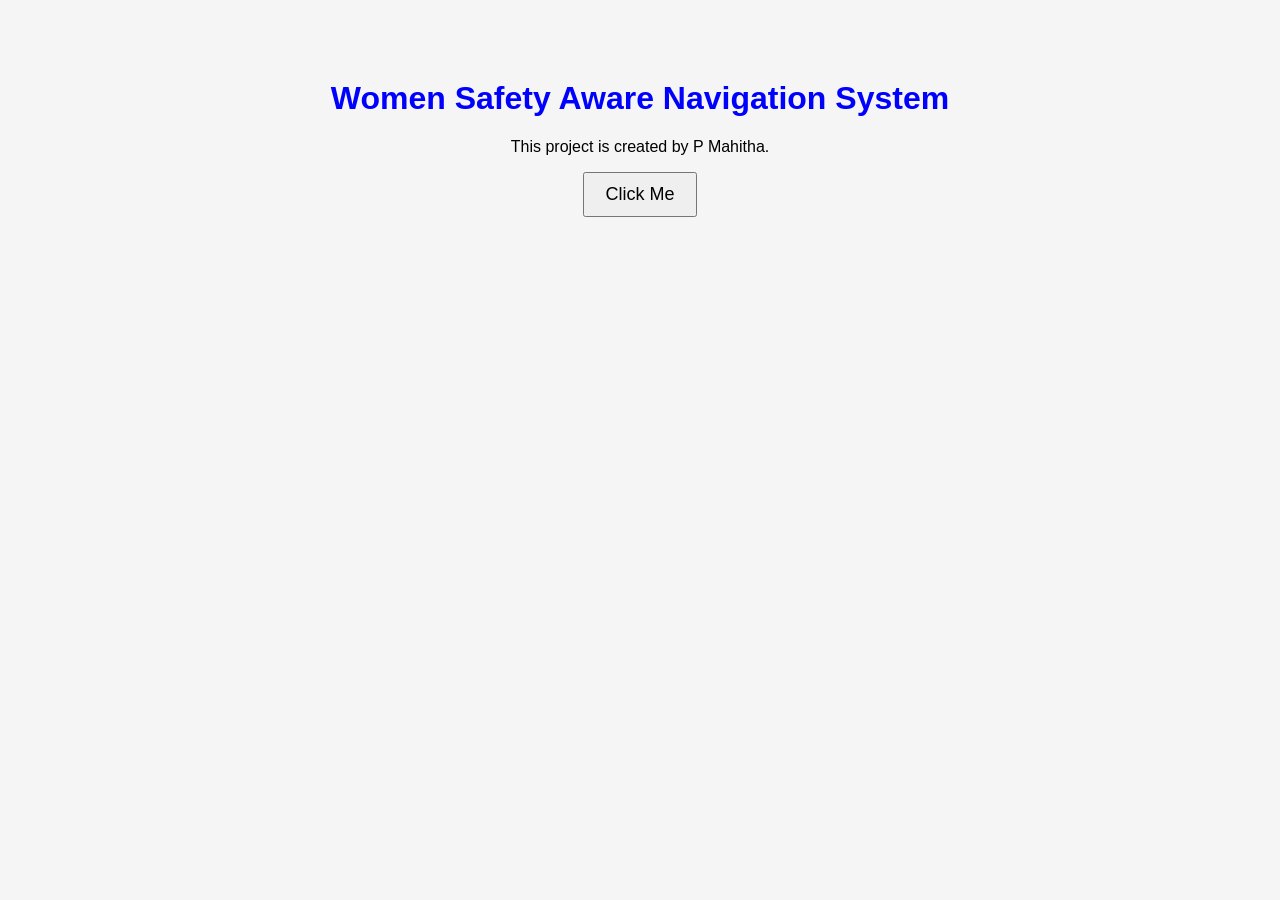
==== index.html @ ced98d84 "Created first project structure" ====
<!DOCTYPE html>
<html>
<head>
    <title>Women Safety Aware Navigation System</title>
    <link rel="stylesheet" href="style.css">
</head>

<body>

    <h1>Women Safety Aware Navigation System</h1>

    <p>This project is created by P Mahitha.</p>

    <button onclick="showMessage()">Click Me</button>

    <script src="script.js"></script>

</body>
</html>
---- style.css ----
body {
    font-family: Arial;
    background-color: #f5f5f5;
    text-align: center;
    margin-top: 80px;
}

h1 {
    color: blue;
}

button {
    padding: 10px 20px;
    font-size: 18px;
}
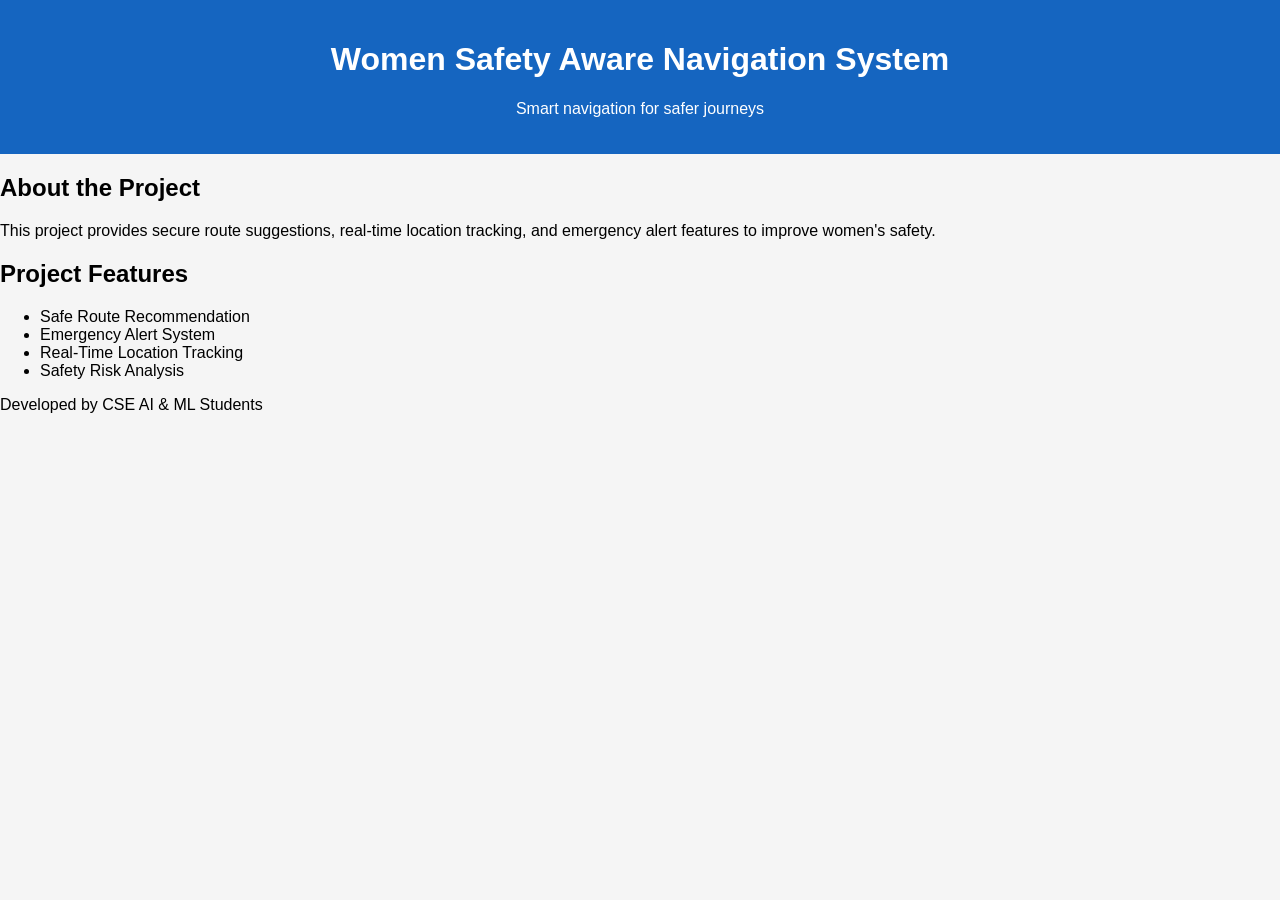
==== commit fd5e14e1: "Created project homepage" ====
--- a/index.html
+++ b/index.html
@@ -1,19 +1,56 @@
 <!DOCTYPE html>
-<html>
+<html lang="en">
+
 <head>
+    <meta charset="UTF-8">
+    <meta name="viewport" content="width=device-width, initial-scale=1.0">
+
     <title>Women Safety Aware Navigation System</title>
+
     <link rel="stylesheet" href="style.css">
 </head>
 
+
 <body>
 
-    <h1>Women Safety Aware Navigation System</h1>
+    <header>
+        <h1>Women Safety Aware Navigation System</h1>
+        <p>Smart navigation for safer journeys</p>
+    </header>
 
-    <p>This project is created by P Mahitha.</p>
 
-    <button onclick="showMessage()">Click Me</button>
+    <section>
+        <h2>About the Project</h2>
+
+        <p>
+            This project provides secure route suggestions,
+            real-time location tracking, and emergency alert
+            features to improve women's safety.
+        </p>
+
+    </section>
+
+
+    <section>
+        <h2>Project Features</h2>
+
+        <ul>
+            <li>Safe Route Recommendation</li>
+            <li>Emergency Alert System</li>
+            <li>Real-Time Location Tracking</li>
+            <li>Safety Risk Analysis</li>
+        </ul>
+
+    </section>
+
+
+    <footer>
+        <p>Developed by CSE AI & ML Students</p>
+    </footer>
+
 
     <script src="script.js"></script>
 
 </body>
+
 </html>
--- a/style.css
+++ b/style.css
@@ -1,15 +1,53 @@
 body {
-    font-family: Arial;
+    margin: 0;
+    font-family: Arial, sans-serif;
     background-color: #f5f5f5;
-    text-align: center;
-    margin-top: 80px;
 }
 
-h1 {
-    color: blue;
+header {
+    background-color: #1565C0;
+    color: white;
+    text-align: center;
+    padding: 20px;
 }
 
-button {
-    padding: 10px 20px;
+nav a {
+    color: white;
+    text-decoration: none;
+    margin: 15px;
+    font-weight: bold;
+}
+
+nav a:hover {
+    color: yellow;
+}
+.hero {
+    text-align: center;
+    padding: 80px 20px;
+    background-color: #E3F2FD;
+}
+
+.hero h2 {
+    font-size: 40px;
+    color: #1565C0;
+}
+
+.hero p {
+    font-size: 20px;
+    color: #444;
+    margin: 20px 0;
+}
+
+.hero button {
+    background-color: #1565C0;
+    color: white;
+    border: none;
+    padding: 12px 25px;
     font-size: 18px;
+    border-radius: 5px;
+    cursor: pointer;
+}
+
+.hero button:hover {
+    background-color: #0D47A1;
 }
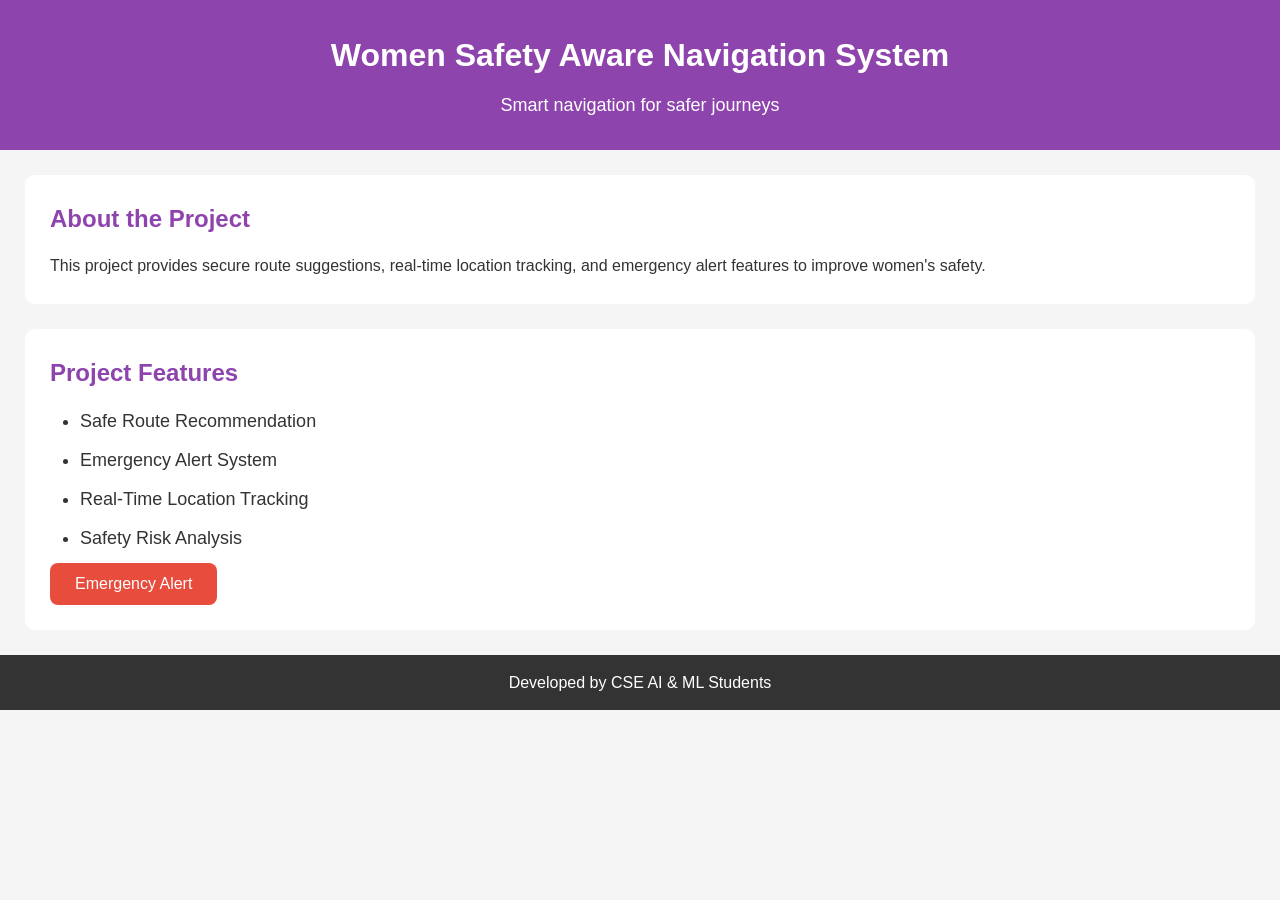
==== commit c075e049: "Added JavaScript emergency alert functionality" ====
--- a/index.html
+++ b/index.html
@@ -41,9 +41,13 @@
             <li>Safety Risk Analysis</li>
         </ul>
 
+        <button onclick="emergencyAlert()">
+        Emergency Alert
+        </button>
+
     </section>
 
-
+    
     <footer>
         <p>Developed by CSE AI & ML Students</p>
     </footer>
--- a/style.css
+++ b/style.css
@@ -1,53 +1,88 @@
+* {
+    margin: 0;
+    padding: 0;
+    box-sizing: border-box;
+}
+
+
 body {
-    margin: 0;
     font-family: Arial, sans-serif;
     background-color: #f5f5f5;
+    color: #333;
+    line-height: 1.6;
 }
 
+
+/* Header Design */
+
 header {
-    background-color: #1565C0;
+    background-color: #8e44ad;
     color: white;
     text-align: center;
-    padding: 20px;
+    padding: 30px;
 }
 
-nav a {
-    color: white;
-    text-decoration: none;
-    margin: 15px;
-    font-weight: bold;
+
+header h1 {
+    font-size: 32px;
+    margin-bottom: 10px;
 }
 
-nav a:hover {
-    color: yellow;
-}
-.hero {
-    text-align: center;
-    padding: 80px 20px;
-    background-color: #E3F2FD;
+
+header p {
+    font-size: 18px;
 }
 
-.hero h2 {
-    font-size: 40px;
-    color: #1565C0;
+
+/* Section Design */
+
+section {
+    background-color: white;
+    margin: 25px;
+    padding: 25px;
+    border-radius: 10px;
 }
 
-.hero p {
-    font-size: 20px;
-    color: #444;
-    margin: 20px 0;
+
+section h2 {
+    color: #8e44ad;
+    margin-bottom: 15px;
 }
 
-.hero button {
-    background-color: #1565C0;
+
+/* Features List */
+
+ul {
+    padding-left: 20px;
+}
+
+
+li {
+    margin: 10px;
+    font-size: 18px;
+}
+
+
+/* Footer Design */
+
+footer {
+    background-color: #333;
     color: white;
+    text-align: center;
+    padding: 15px;
+    margin-top: 20px;
+}
+button {
+    background-color: #e74c3c;
+    color: white;
+    padding: 12px 25px;
     border: none;
-    padding: 12px 25px;
-    font-size: 18px;
-    border-radius: 5px;
+    border-radius: 8px;
+    font-size: 16px;
     cursor: pointer;
 }
 
-.hero button:hover {
-    background-color: #0D47A1;
+
+button:hover {
+    background-color: #c0392b;
 }
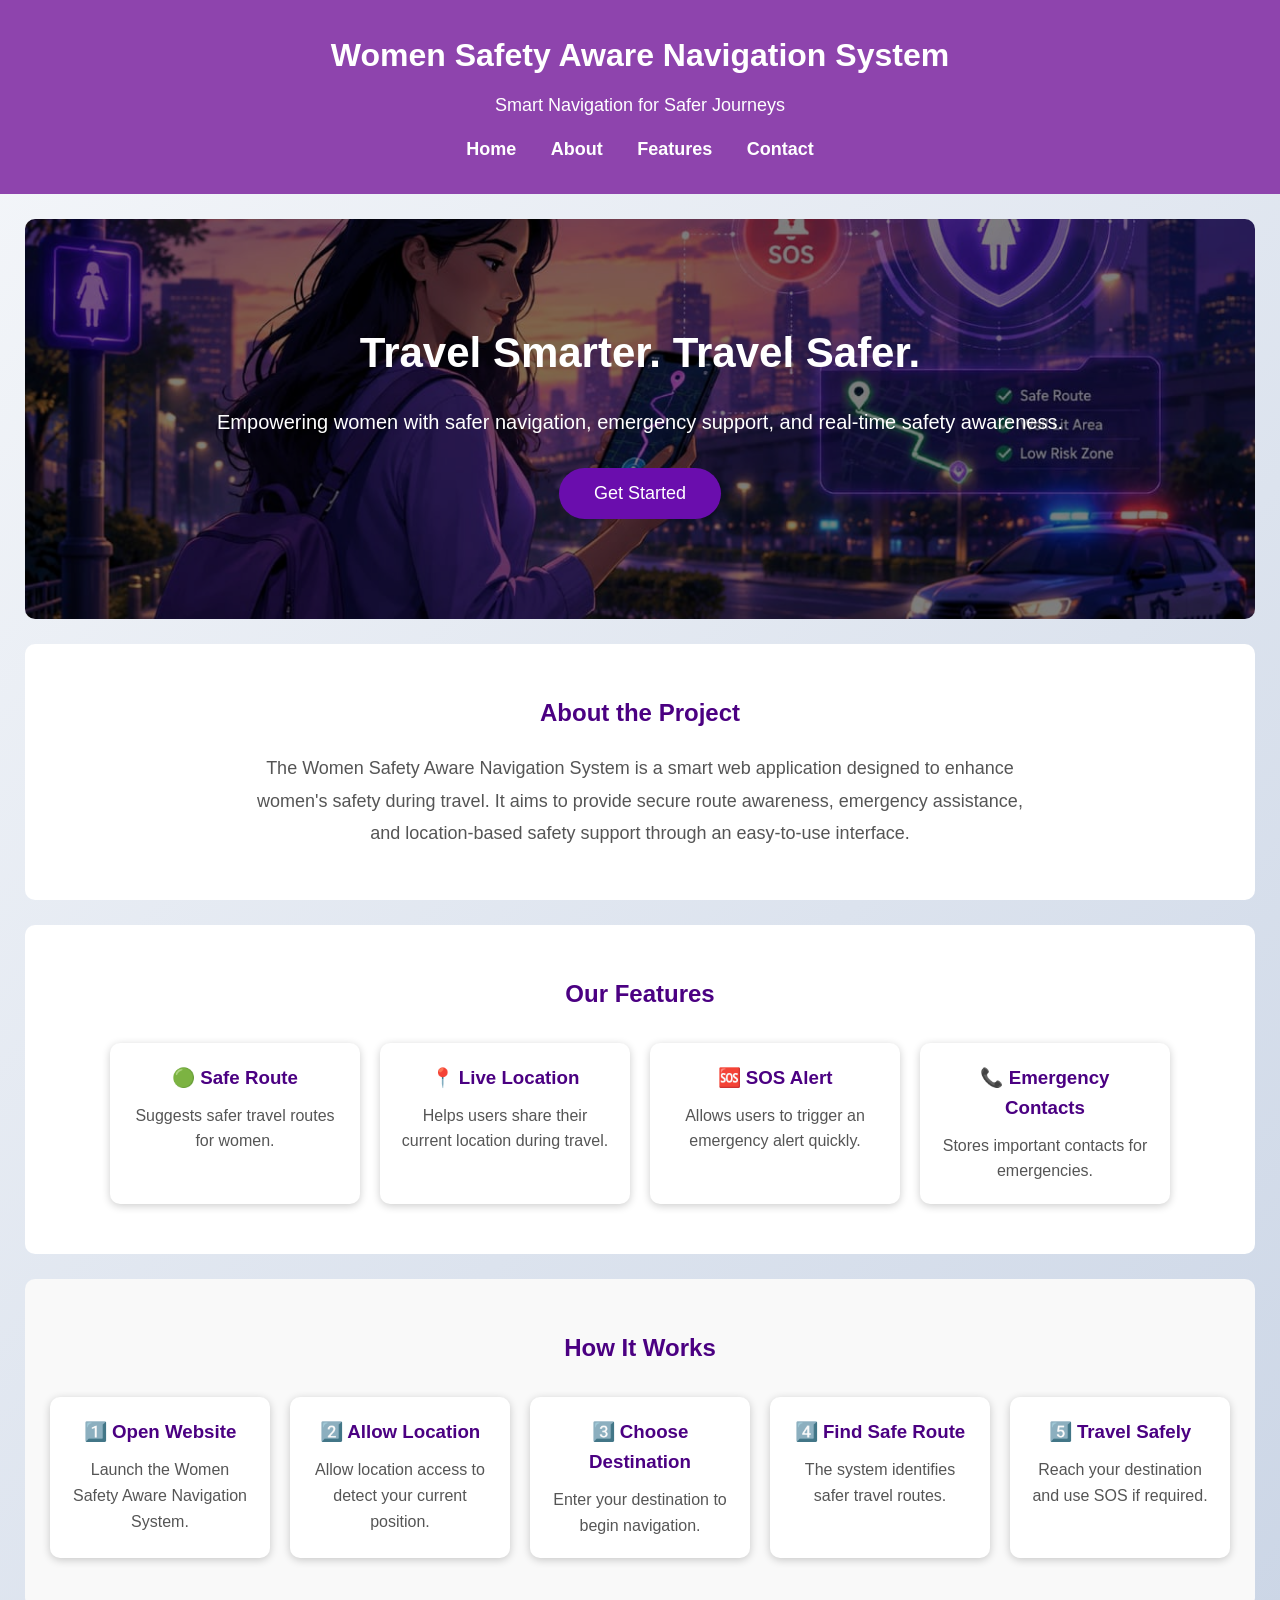
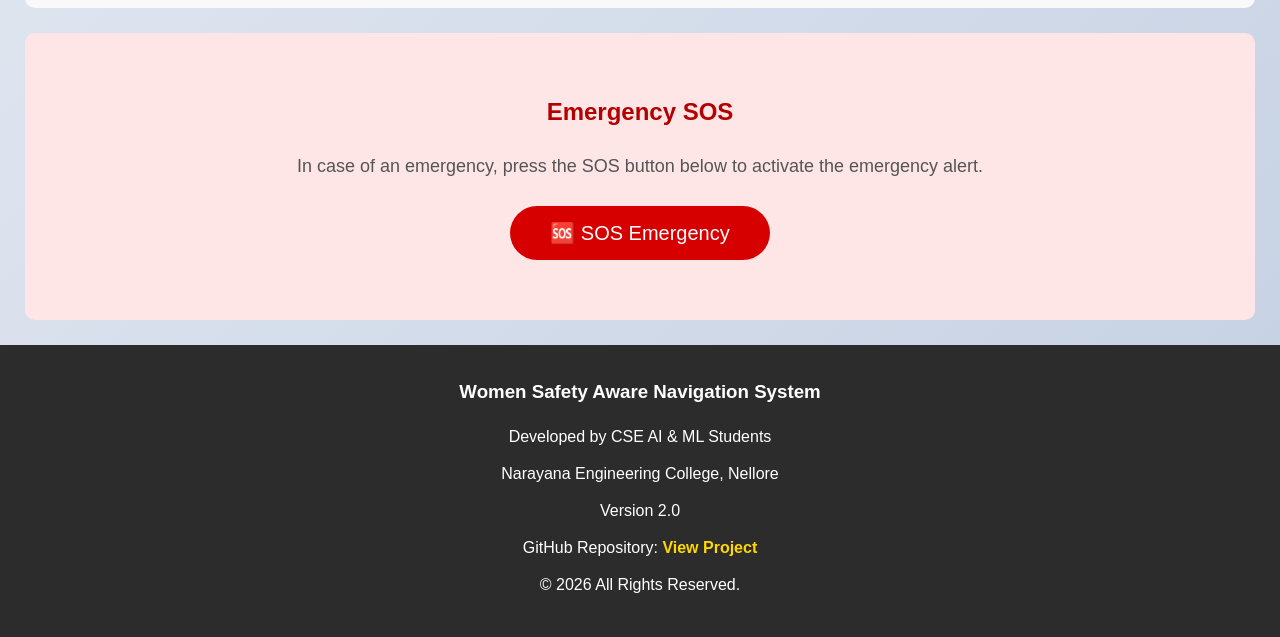
==== commit 0eb87da4: "Added dashboard, index, login, register, script, style, images pages" ====
--- a/index.html
+++ b/index.html
@@ -11,47 +11,131 @@
 </head>
 
 
-<body>
+<body id="top">
 
     <header>
-        <h1>Women Safety Aware Navigation System</h1>
-        <p>Smart navigation for safer journeys</p>
+    <h1>Women Safety Aware Navigation System</h1>
+    <p>Smart Navigation for Safer Journeys</p>
+
+    <nav>
+    <a href="#top">Home</a>
+    <a href="#about">About</a>
+    <a href="#features">Features</a>
+    <a href="#footer">Contact</a>
+    </nav>
     </header>
 
+    <section class="hero">
+    <h2>Travel Smarter. Travel Safer.</h2>
 
-    <section>
-        <h2>About the Project</h2>
+    <p>
+        Empowering women with safer navigation,
+        emergency support, and real-time safety awareness.
+    </p>
 
-        <p>
-            This project provides secure route suggestions,
-            real-time location tracking, and emergency alert
-            features to improve women's safety.
-        </p>
-
+    <button onclick="scrollToAbout()">Get Started</button>
     </section>
 
 
-    <section>
-        <h2>Project Features</h2>
+    <section id="about">
+    <h2>About the Project</h2>
 
-        <ul>
-            <li>Safe Route Recommendation</li>
-            <li>Emergency Alert System</li>
-            <li>Real-Time Location Tracking</li>
-            <li>Safety Risk Analysis</li>
-        </ul>
-
-        <button onclick="emergencyAlert()">
-        Emergency Alert
-        </button>
-
+    <p>
+        The Women Safety Aware Navigation System is a smart web application
+        designed to enhance women's safety during travel. It aims to provide
+        secure route awareness, emergency assistance, and location-based
+        safety support through an easy-to-use interface.
+    </p>
     </section>
 
+
+    <section id="features">
+    <h2>Our Features</h2>
+
+    <div class="feature-container">
+
+        <div class="feature-card">
+            <h3>🟢 Safe Route</h3>
+            <p>Suggests safer travel routes for women.</p>
+        </div>
+
+        <div class="feature-card">
+            <h3>📍 Live Location</h3>
+            <p>Helps users share their current location during travel.</p>
+        </div>
+
+        <div class="feature-card">
+            <h3>🆘 SOS Alert</h3>
+            <p>Allows users to trigger an emergency alert quickly.</p>
+        </div>
+
+        <div class="feature-card">
+            <h3>📞 Emergency Contacts</h3>
+            <p>Stores important contacts for emergencies.</p>
+        </div>
+
+    </div>
+    </section>
+
+    <section id="how-it-works">
+    <h2>How It Works</h2>
+
+    <div class="steps">
+        <div class="step">
+            <h3>1️⃣ Open Website</h3>
+            <p>Launch the Women Safety Aware Navigation System.</p>
+        </div>
+
+        <div class="step">
+            <h3>2️⃣ Allow Location</h3>
+            <p>Allow location access to detect your current position.</p>
+        </div>
+
+        <div class="step">
+            <h3>3️⃣ Choose Destination</h3>
+            <p>Enter your destination to begin navigation.</p>
+        </div>
+
+        <div class="step">
+            <h3>4️⃣ Find Safe Route</h3>
+            <p>The system identifies safer travel routes.</p>
+        </div>
+
+        <div class="step">
+            <h3>5️⃣ Travel Safely</h3>
+            <p>Reach your destination and use SOS if required.</p>
+        </div>
+    </div>
+    </section>
+
+    <section id="sos">
+    <h2>Emergency SOS</h2>
+
+    <p>
+        In case of an emergency, press the SOS button below to activate the emergency alert.
+    </p>
+
+    <button onclick="emergencyAlert()">🆘 SOS Emergency</button>
+    </section>
     
-    <footer>
-        <p>Developed by CSE AI & ML Students</p>
+    <footer id="footer">
+    <h3>Women Safety Aware Navigation System</h3>
+
+    <p>Developed by CSE AI & ML Students</p>
+
+    <p>Narayana Engineering College, Nellore</p>
+
+    <p>Version 2.0</p>
+
+    <p>
+        GitHub Repository:
+        <a href="https://github.com/mahithapathipati/Women-Safety-Aware-Navigation-System" target="_blank">
+            View Project
+        </a>
+    </p>
+
+    <p>© 2026 All Rights Reserved.</p>
     </footer>
-
 
     <script src="script.js"></script>
 
--- a/style.css
+++ b/style.css
@@ -1,3 +1,6 @@
+html {
+    scroll-behavior: smooth;
+}
 * {
     margin: 0;
     padding: 0;
@@ -7,9 +10,10 @@
 
 body {
     font-family: Arial, sans-serif;
-    background-color: #f5f5f5;
     color: #333;
     line-height: 1.6;
+    background: linear-gradient(135deg, #f5f7fa, #c3cfe2);
+    min-height: 100vh;
 }
 
 
@@ -72,17 +76,790 @@
     padding: 15px;
     margin-top: 20px;
 }
-button {
-    background-color: #e74c3c;
-    color: white;
-    padding: 12px 25px;
+button{
+
+    background-color:#007bff;
+
+    color:white;
+
+    border:none;
+
+    padding:10px 20px;
+
+    border-radius:8px;
+
+    cursor:pointer;
+
+    font-size:16px;
+
+    transition:0.3s;
+
+}
+
+button:hover{
+
+    background-color:#0056b3;
+
+}
+nav {
+    margin-top: 15px;
+}
+
+nav a {
+    color: white;
+    text-decoration: none;
+    margin: 0 15px;
+    font-weight: bold;
+    font-size: 18px;
+}
+
+nav a:hover {
+    text-decoration: underline;
+}
+
+.hero {
+    text-align: center;
+    padding: 100px 20px;
+    background: linear-gradient(rgba(0,0,0,0.5), rgba(0,0,0,0.5)),
+                url("images/women-safety-banner.jpeg");
+    background-size: cover;
+    background-position: center;
+    color: white;
+}
+
+.hero h2 {
+    font-size: 42px;
+    margin-bottom: 20px;
+    color: white;
+}
+
+.hero p {
+    font-size: 20px;
+    margin-bottom: 30px;
+    color: white;
+}
+
+.hero button {
+    background-color: #6A0DAD;
+    color: white;
     border: none;
-    border-radius: 8px;
+    padding: 15px 35px;
+    font-size: 18px;
+    border-radius: 30px;
+    cursor: pointer;
+    transition: all 0.3s ease;
+}
+
+.hero button:hover {
+    background-color: #4B0082;
+    transform: scale(1.08);
+}
+
+#about {
+    padding: 50px 20px;
+    text-align: center;
+}
+
+#about h2 {
+    color: #4B0082;
+    margin-bottom: 20px;
+}
+
+#about p {
+    font-size: 18px;
+    line-height: 1.8;
+    max-width: 800px;
+    margin: auto;
+    color: #555;
+}
+#features {
+    padding: 50px 20px;
+    text-align: center;
+}
+
+#features h2 {
+    color: #4B0082;
+    margin-bottom: 30px;
+}
+
+.feature-container {
+    display: flex;
+    justify-content: center;
+    flex-wrap: wrap;
+    gap: 20px;
+}
+
+.feature-card {
+    background: white;
+    width: 250px;
+    padding: 20px;
+    border-radius: 10px;
+    box-shadow: 0 2px 8px rgba(0,0,0,0.2);
+    transition: all 0.3s ease;
+}
+
+.feature-card:hover {
+    transform: translateY(-10px);
+    box-shadow: 0 8px 20px rgba(0,0,0,0.3);
+}
+
+.feature-card h3 {
+    color: #4B0082;
+    margin-bottom: 10px;
+}
+
+.feature-card p {
+    color: #555;
+}
+
+#how-it-works {
+    padding: 50px 20px;
+    background-color: #f9f9f9;
+    text-align: center;
+}
+
+#how-it-works h2 {
+    color: #4B0082;
+    margin-bottom: 30px;
+}
+
+.steps {
+    display: flex;
+    justify-content: center;
+    flex-wrap: wrap;
+    gap: 20px;
+}
+
+.step {
+    background: white;
+    width: 220px;
+    padding: 20px;
+    border-radius: 10px;
+    box-shadow: 0 2px 8px rgba(0,0,0,0.2);
+    transition: all 0.3s ease;
+}
+
+.step:hover {
+    transform: translateY(-10px);
+    box-shadow: 0 8px 20px rgba(0,0,0,0.3);
+}
+
+.step h3 {
+    color: #4B0082;
+    margin-bottom: 10px;
+}
+
+.step p {
+    color: #555;
+}
+#sos {
+    text-align: center;
+    padding: 60px 20px;
+    background-color: #ffe6e6;
+}
+
+#sos h2 {
+    color: #b30000;
+    margin-bottom: 20px;
+}
+
+#sos p {
+    font-size: 18px;
+    color: #555;
+    margin-bottom: 25px;
+}
+
+#sos button {
+    background-color: #d60000;
+    color: white;
+    border: none;
+    padding: 15px 40px;
+    font-size: 20px;
+    border-radius: 30px;
+    cursor: pointer;
+    transition: all 0.3s ease;
+    animation: pulse 2s infinite;
+}
+
+#sos button:hover {
+    background-color: #a00000;
+    transform: scale(1.08);
+}
+
+#footer {
+    line-height: 1.8;
+    background-color: #2c2c2c;
+    color: white;
+    text-align: center;
+    padding: 30px 20px;
+}
+
+#footer a {
+    color: #ffd700;
+    text-decoration: none;
+    font-weight: bold;
+}
+
+#footer a:hover {
+    text-decoration: underline;
+}
+
+#footer h3 {
+    margin-bottom: 15px;
+    color: #ffffff;
+}
+
+#footer p {
+    margin: 8px 0;
     font-size: 16px;
+}
+/* Responsive Design */
+@media (max-width: 768px) {
+
+    nav {
+        display: flex;
+        flex-direction: column;
+        align-items: center;
+    }
+
+    nav a {
+        margin: 10px 0;
+    }
+
+    .hero h2 {
+        font-size: 28px;
+    }
+
+    .hero p {
+        font-size: 16px;
+    }
+
+    .feature-container,
+    .steps {
+        flex-direction: column;
+        align-items: center;
+    }
+
+    .feature-card,
+    .step {
+        width: 90%;
+    }
+}
+
+@keyframes pulse {
+    0% {
+        transform: scale(1);
+    }
+
+    50% {
+        transform: scale(1.05);
+    }
+
+    100% {
+        transform: scale(1);
+    }
+}
+/* Login Page */
+
+.login-container {
+    width: 350px;
+    margin: 80px auto;
+    background: white;
+    padding: 30px;
+    border-radius: 10px;
+    box-shadow: 0 5px 15px rgba(0,0,0,0.2);
+    text-align: center;
+}
+
+.login-container h1 {
+    color: #6A0DAD;
+    font-size: 24px;
+    margin-bottom: 10px;
+}
+
+.login-container h2 {
+    margin-bottom: 20px;
+}
+
+.login-container input {
+    width: 90%;
+    padding: 12px;
+    margin: 10px 0;
+    border: 1px solid #ccc;
+    border-radius: 5px;
+    font-size: 16px;
+}
+
+.login-container button {
+    width: 100%;
+    padding: 12px;
+    background: #6A0DAD;
+    color: white;
+    border: none;
+    border-radius: 5px;
+    font-size: 18px;
     cursor: pointer;
-}
-
-
-button:hover {
-    background-color: #c0392b;
+    transition: 0.3s;
+}
+
+.login-container button:hover {
+    background: #4B0082;
+}
+
+.login-container a {
+    color: #6A0DAD;
+    text-decoration: none;
+    font-weight: bold;
+}
+
+.login-container a:hover {
+    text-decoration: underline;
+}
+/* Dashboard Page */
+
+.dashboard-container {
+    width: 80%;
+    margin: 40px auto;
+    text-align: center;
+}
+
+.dashboard-container h1 {
+    color: #6A0DAD;
+    margin-bottom: 10px;
+}
+
+.dashboard-container h2 {
+    margin-bottom: 30px;
+}
+
+.dashboard-card {
+    transition: transform 0.3s ease;
+    cursor: pointer;
+    background: white;
+    margin: 20px auto;
+    padding: 20px;
+    border-radius: 10px;
+    box-shadow: 0 5px 15px rgba(0,0,0,0.2);
+    transition: all 0.3s ease;
+    max-width: 600px;
+}
+
+.dashboard-card:hover {
+    transform: translateY(-8px);
+    box-shadow: 0 10px 20px rgba(0,0,0,0.3);
+}
+
+#logoutBtn {
+    background-color: #d60000;
+    color: white;
+    border: none;
+    padding: 12px 30px;
+    font-size: 18px;
+    border-radius: 30px;
+    cursor: pointer;
+    margin-top: 20px;
+    transition: all 0.3s ease;
+}
+
+#logoutBtn:hover {
+    background-color: #a00000;
+    transform: scale(1.05);
+}
+/* Registration Page */
+
+.register-container {
+    width: 350px;
+    margin: 80px auto;
+    background: white;
+    padding: 30px;
+    border-radius: 10px;
+    box-shadow: 0 5px 15px rgba(0,0,0,0.2);
+    text-align: center;
+}
+
+.register-container h1 {
+    color: #6A0DAD;
+    font-size: 24px;
+    margin-bottom: 10px;
+}
+
+.register-container h2 {
+    margin-bottom: 20px;
+}
+
+.register-container input {
+    width: 90%;
+    padding: 12px;
+    margin: 10px 0;
+    border: 1px solid #ccc;
+    border-radius: 5px;
+    font-size: 16px;
+}
+
+.register-container button {
+    width: 100%;
+    padding: 12px;
+    background: #6A0DAD;
+    color: white;
+    border: none;
+    border-radius: 5px;
+    font-size: 18px;
+    cursor: pointer;
+    transition: 0.3s;
+}
+
+.register-container button:hover {
+    background: #4B0082;
+    transform: scale(1.05);
+}
+
+.register-container a {
+    color: #6A0DAD;
+    text-decoration: none;
+    font-weight: bold;
+}
+
+.register-container a:hover {
+    text-decoration: underline;
+}
+/* Map Container */
+
+#map {
+    width: 100%;
+    height: 250px;
+    background: #e6e6e6;
+    border-radius: 10px;
+    margin-top: 15px;
+    display: flex;
+    justify-content: center;
+    align-items: center;
+    color: #555;
+    font-size: 18px;
+}
+.safety-status{
+
+    margin-top:20px;
+
+    padding:15px;
+
+    background:#f5f5f5;
+
+    border-radius:10px;
+
+    text-align:center;
+
+    font-size:18px;
+
+    font-weight:bold;
+
+}
+.dashboard-card ul{
+
+    list-style: none;
+
+    padding: 0;
+
+}
+
+.dashboard-card li{
+
+    margin: 10px 0;
+
+    font-size: 18px;
+
+}
+.dashboard-card a{
+
+    display: inline-block;
+
+    margin-top: 5px;
+
+    padding: 6px 12px;
+
+    background: #007bff;
+
+    color: white;
+
+    text-decoration: none;
+
+    border-radius: 5px;
+
+    font-weight: bold;
+
+}
+
+.dashboard-card a:hover{
+
+    background: #0056b3;
+
+}
+.dashboard-card:hover{
+
+    transform: translateY(-5px);
+
+    box-shadow: 0 8px 20px rgba(0,0,0,0.2);
+
+}
+@media (max-width:768px){
+
+    .dashboard-container{
+
+        width:95%;
+
+        padding:15px;
+
+    }
+
+    .dashboard-card{
+
+        margin-bottom:20px;
+
+    }
+
+    button{
+
+        width:100%;
+
+        margin-top:10px;
+
+    }
+
+    input{
+
+        width:100%;
+
+        margin-bottom:10px;
+
+    }
+
+    #map{
+
+        height:300px;
+
+    }
+
+}
+.footer{
+
+    margin-top:30px;
+
+    padding:20px;
+
+    background:#222;
+
+    color:white;
+
+    text-align:center;
+
+    border-radius:10px;
+
+}
+
+.footer p{
+
+    margin:5px 0;
+
+}
+.logo-section{
+
+    text-align:center;
+
+    margin-bottom:20px;
+
+}
+
+.logo-section img{
+
+    width:90px;
+
+    height:90px;
+
+    margin-bottom:10px;
+
+}
+.dark-mode{
+
+    background:#222;
+
+    color:white;
+
+}
+
+.dark-mode .dashboard-card{
+
+    background:#333;
+
+    color:white;
+
+}
+/* Responsive Design */
+
+@media (max-width:768px){
+
+    .dashboard-container{
+
+        width:95%;
+
+        padding:15px;
+
+    }
+
+    .dashboard-card{
+
+        padding:15px;
+
+        margin-bottom:15px;
+
+    }
+
+    button{
+
+        width:100%;
+
+        margin-top:10px;
+
+    }
+
+    input{
+
+        width:100%;
+
+    }
+
+    #map{
+
+        height:300px;
+
+    }
+
+}
+/* Card Animation */
+
+.dashboard-card{
+
+    animation: fadeIn 0.8s ease-in-out;
+
+}
+
+@keyframes fadeIn{
+
+    from{
+
+        opacity:0;
+
+        transform:translateY(20px);
+
+    }
+
+    to{
+
+        opacity:1;
+
+        transform:translateY(0);
+
+    }
+
+}
+/* Button Hover Animation */
+
+button{
+
+    transition: all 0.3s ease;
+
+}
+
+button:hover{
+
+    transform: scale(1.05);
+
+}
+
+button:active{
+
+    transform: scale(0.95);
+
+}
+/* Dashboard Card Hover Effect */
+
+.dashboard-card{
+
+    transition: transform 0.3s ease, box-shadow 0.3s ease;
+
+}
+
+.dashboard-card:hover{
+
+    transform: translateY(-8px);
+
+    box-shadow: 0 12px 25px rgba(0,0,0,0.25);
+
+}
+/* Navigation Bar */
+
+.navbar{
+    display: flex;
+    justify-content: space-between;
+    align-items: center;
+    background: #1e3a8a;
+    color: white;
+    padding: 15px 25px;
+}
+
+.navbar ul{
+    display: flex;
+    list-style: none;
+    gap: 20px;
+    margin: 0;
+    padding: 0;
+}
+
+.navbar a{
+    color: white;
+    text-decoration: none;
+    font-weight: bold;
+}
+
+.navbar a:hover{
+    color: #ffd700;
+}
+/* Back To Top Button */
+
+#topBtn{
+
+    display:none;
+
+    position:fixed;
+
+    bottom:20px;
+
+    right:20px;
+
+    background:#007bff;
+
+    color:white;
+
+    border:none;
+
+    padding:12px 18px;
+
+    border-radius:50%;
+
+    cursor:pointer;
+
+    font-size:18px;
+
+    box-shadow:0 4px 10px rgba(0,0,0,0.3);
+
+}
+
+#topBtn:hover{
+
+    background:#0056b3;
+
+}
+#currentDateTime{
+    font-size:18px;
+    font-weight:bold;
+    line-height:1.8;
+    text-align:center;
 }
